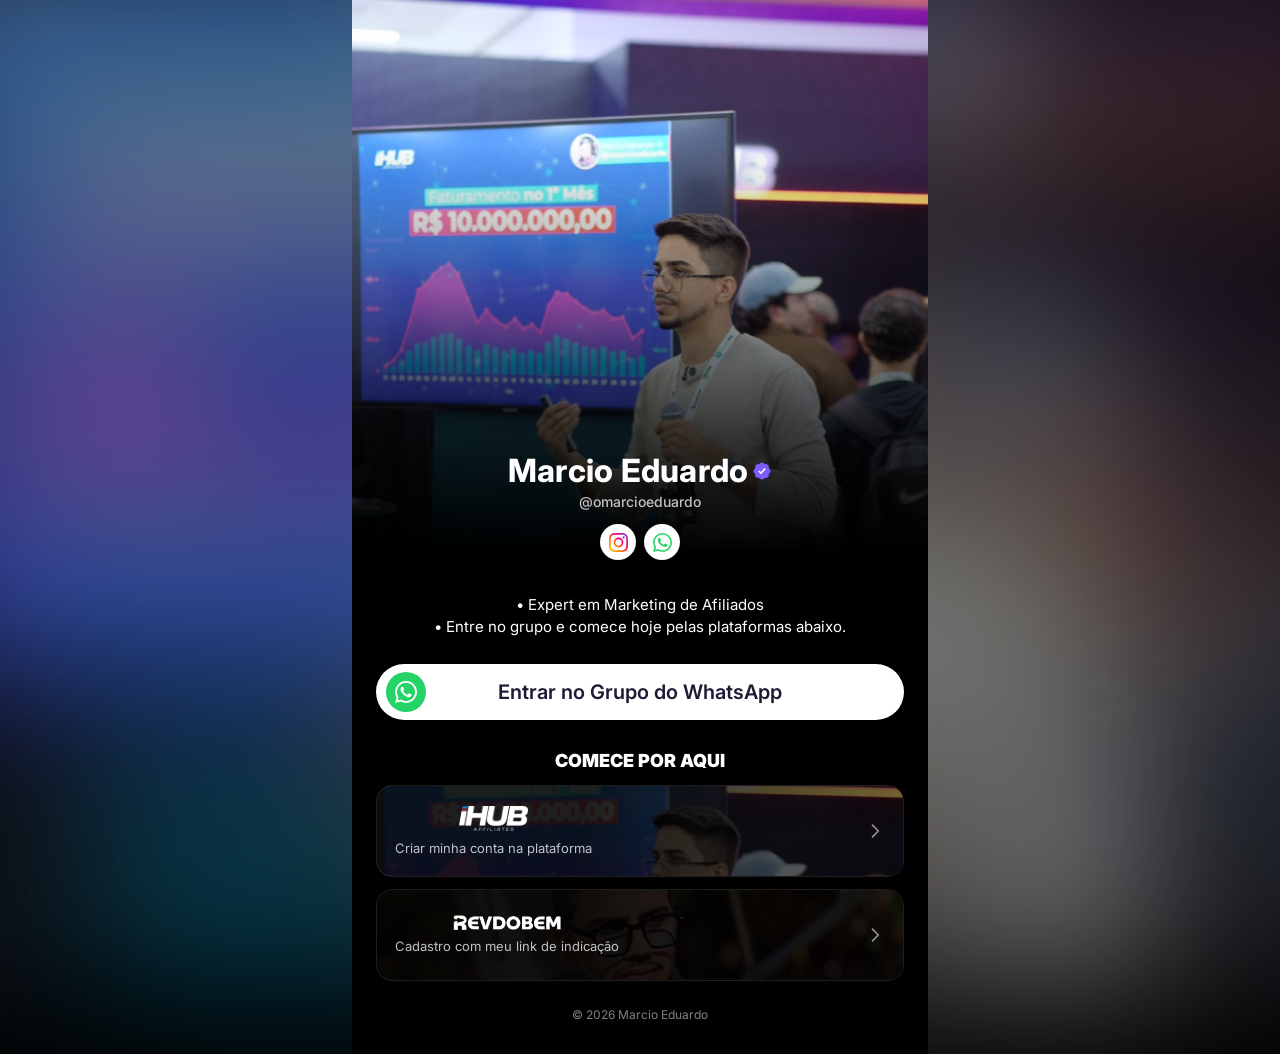
==== index.html @ 672d47fc "Link na bio do Marcio Eduardo Página estática com o grupo do WhatsApp e os cards de cadastro da iHub" ====
<!DOCTYPE html>
<html lang="pt-BR">
<head>
<meta charset="utf-8">
<meta name="viewport" content="width=device-width, initial-scale=1, viewport-fit=cover">
<title>Marcio Eduardo</title>
<meta name="description" content="Grupo no WhatsApp, iHub Affiliates e Rev do Bem — todos os links do Marcio Eduardo em um só lugar.">
<link rel="preconnect" href="https://fonts.googleapis.com">
<link rel="preconnect" href="https://fonts.gstatic.com" crossorigin>
<link href="https://fonts.googleapis.com/css2?family=Inter:wght@100..900&display=swap" rel="stylesheet">
<link rel="stylesheet" href="styles.css">
</head>
<body>

<!-- Fundo: a mesma foto do hero, borrada e fixa -->
<div class="page-bg" style="background-image:url('assets/palco-2.jpg')"></div>

<!-- Barra que aparece ao rolar -->
<header class="topbar" id="topbar">
  <img class="topbar__avatar" src="assets/palco-2.jpg" alt="">
  <span class="topbar__name">Marcio Eduardo</span>
  <svg class="badge" viewBox="0 0 24 24" aria-label="Verificado"><use href="#verified"></use></svg>
</header>

<main class="card">

  <section class="hero">
    <img class="hero__img" src="assets/palco-2.jpg" alt="Marcio Eduardo">
    <div class="hero__fade"></div>

    <div class="hero__content">
      <h1 class="name">
        Marcio Eduardo
        <svg class="badge" viewBox="0 0 24 24" aria-label="Verificado"><use href="#verified"></use></svg>
      </h1>
      <p class="handle">@omarcioeduardo</p>

      <nav class="socials" aria-label="Redes sociais">
        <a class="socials__btn" href="https://instagram.com/omarcioeduardo" target="_blank" rel="noopener" aria-label="Instagram">
          <svg viewBox="0 0 24 24" fill="url(#ig-gradient)"><use href="#instagram"></use></svg>
        </a>
        <a class="socials__btn" href="https://chat.whatsapp.com/BgCTVyLjWfQIYHeRrRpCQn?mode=gi_t" target="_blank" rel="noopener" aria-label="WhatsApp">
          <svg viewBox="0 0 24 24" fill="#25D366"><use href="#whatsapp"></use></svg>
        </a>
      </nav>
    </div>
  </section>

  <section class="body">

    <p class="bio">
      • Expert em Marketing de Afiliados<br>
      • Entre no grupo e comece hoje pelas plataformas abaixo.
    </p>

    <!-- Botão principal -->
    <a class="cta" href="https://chat.whatsapp.com/BgCTVyLjWfQIYHeRrRpCQn?mode=gi_t" target="_blank" rel="noopener">
      <span class="cta__icon">
        <svg viewBox="0 0 24 24" fill="#fff" aria-hidden="true"><use href="#whatsapp"></use></svg>
      </span>
      <span class="cta__label">Entrar no Grupo do WhatsApp</span>
    </a>

    <h2 class="section-title">COMECE POR AQUI</h2>

    <div class="links">
      <a class="link link--ihub" href="https://ihubaffiliates.com.br/cadastro?ref=11140&plataforma=2" target="_blank" rel="noopener">
        <img class="link__bg" src="assets/palco-2.jpg" alt="">
        <span class="link__content">
          <img class="link__logo" src="assets/logo-ihub.png" alt="iHub Affiliates">
          <small>Criar minha conta na plataforma</small>
        </span>
        <svg class="link__arrow" viewBox="0 0 24 24" aria-hidden="true"><use href="#arrow"></use></svg>
      </a>

      <a class="link link--rev" href="https://dashboard.revdobem.com/cadastro?ref=7EB614" target="_blank" rel="noopener">
        <img class="link__bg" src="assets/marcio.jpg" alt="">
        <span class="link__content">
          <img class="link__logo" src="assets/logo-revdobem.png" alt="Rev do Bem">
          <small>Cadastro com meu link de indicação</small>
        </span>
        <svg class="link__arrow" viewBox="0 0 24 24" aria-hidden="true"><use href="#arrow"></use></svg>
      </a>
    </div>

    <footer class="footer">
      <span>© 2026 Marcio Eduardo</span>
    </footer>

  </section>
</main>

<!-- Sprite de ícones -->
<svg width="0" height="0" style="position:absolute" aria-hidden="true" focusable="false">
  <defs>
    <linearGradient id="ig-gradient" x1="0" y1="1" x2="1" y2="0">
      <stop offset="0" stop-color="#FFD600"/>
      <stop offset=".35" stop-color="#FF7A00"/>
      <stop offset=".6" stop-color="#FF0069"/>
      <stop offset="1" stop-color="#7638FA"/>
    </linearGradient>
  </defs>

  <g id="verified">
    <path d="M22.25 12c0-1.43-.88-2.67-2.19-3.34.46-1.39.2-2.9-.81-3.91-1.01-1.01-2.52-1.27-3.91-.81C14.67 2.63 13.43 1.75 12 1.75s-2.67.88-3.34 2.19c-1.39-.46-2.9-.2-3.91.81-1.01 1.01-1.27 2.52-.81 3.91C2.63 9.33 1.75 10.57 1.75 12s.88 2.67 2.19 3.34c-.46 1.39-.2 2.9.81 3.91 1.01 1.01 2.52 1.27 3.91.81.67 1.31 1.91 2.19 3.34 2.19s2.67-.88 3.34-2.19c1.39.46 2.9.2 3.91-.81 1.01-1.01 1.27-2.52.81-3.91 1.31-.67 2.19-1.91 2.19-3.34Z" fill="#7C5CFC"/>
    <path d="m10.6 15.9-3.2-3.2 1.4-1.4 1.8 1.8 4.6-4.6 1.4 1.4-6 6Z" fill="#fff"/>
  </g>
  <path id="whatsapp" d="M17.472 14.382c-.297-.149-1.758-.867-2.03-.967-.273-.099-.471-.148-.67.15-.197.297-.767.966-.94 1.164-.173.199-.347.223-.644.075-.297-.15-1.255-.463-2.39-1.475-.883-.788-1.48-1.761-1.653-2.059-.173-.297-.018-.458.13-.606.134-.133.298-.347.446-.52.149-.174.198-.298.298-.497.099-.198.05-.371-.025-.52-.075-.149-.669-1.612-.916-2.207-.242-.579-.487-.5-.669-.51-.173-.008-.371-.01-.57-.01-.198 0-.52.074-.792.372-.272.297-1.04 1.016-1.04 2.479 0 1.462 1.065 2.875 1.213 3.074.149.198 2.096 3.2 5.077 4.487.709.306 1.262.489 1.694.625.712.227 1.36.195 1.871.118.571-.085 1.758-.719 2.006-1.413.248-.694.248-1.289.173-1.413-.074-.124-.272-.198-.57-.347m-5.421 7.403h-.004a9.87 9.87 0 0 1-5.031-1.378l-.361-.214-3.741.982.998-3.648-.235-.374a9.86 9.86 0 0 1-1.51-5.26c.001-5.45 4.436-9.884 9.888-9.884 2.64 0 5.122 1.03 6.988 2.898a9.825 9.825 0 0 1 2.893 6.994c-.003 5.45-4.437 9.884-9.885 9.884m8.413-18.297A11.815 11.815 0 0 0 12.05 0C5.495 0 .16 5.335.157 11.892c0 2.096.547 4.142 1.588 5.945L.057 24l6.305-1.654a11.882 11.882 0 0 0 5.683 1.448h.005c6.554 0 11.89-5.335 11.893-11.893A11.821 11.821 0 0 0 20.464 3.488"/>
  <path id="instagram" d="M12 2.163c3.204 0 3.584.012 4.85.07 3.252.148 4.771 1.691 4.919 4.919.058 1.265.069 1.645.069 4.849 0 3.205-.012 3.584-.069 4.849-.149 3.225-1.664 4.771-4.919 4.919-1.266.058-1.644.07-4.85.07-3.204 0-3.584-.012-4.849-.07-3.26-.149-4.771-1.699-4.919-4.92-.058-1.265-.07-1.644-.07-4.849 0-3.204.013-3.583.07-4.849.149-3.227 1.664-4.771 4.919-4.919 1.266-.057 1.645-.069 4.849-.069ZM12 0C8.741 0 8.333.014 7.053.072 2.695.272.273 2.69.073 7.052.014 8.333 0 8.741 0 12c0 3.259.014 3.668.072 4.948.2 4.358 2.618 6.78 6.98 6.98C8.333 23.986 8.741 24 12 24s3.668-.014 4.948-.072c4.354-.2 6.782-2.618 6.979-6.98.059-1.28.073-1.689.073-4.948 0-3.259-.014-3.667-.072-4.947-.196-4.354-2.617-6.78-6.979-6.98C15.668.014 15.259 0 12 0Zm0 5.838a6.162 6.162 0 1 0 0 12.325 6.162 6.162 0 0 0 0-12.325ZM12 16a4 4 0 1 1 0-8 4 4 0 0 1 0 8Zm6.406-11.845a1.44 1.44 0 1 0 0 2.88 1.44 1.44 0 0 0 0-2.88Z"/>
  <path id="arrow" d="M9 5l7 7-7 7" fill="none" stroke="currentColor" stroke-width="2" stroke-linecap="round" stroke-linejoin="round"/>
</svg>

<script src="app.js"></script>
</body>
</html>
---- styles.css ----
:root {
  --card-w: 576px;
  --pad: 24px;
  --ink: #1f1a35;
  --muted: rgba(255, 255, 255, .75);
}

* { box-sizing: border-box; margin: 0; padding: 0; }

body {
  background: #000;
  color: #fff;
  font-family: Inter, ui-sans-serif, system-ui, -apple-system, "Segoe UI", Roboto, sans-serif;
  -webkit-font-smoothing: antialiased;
  min-height: 100vh;
}

/* A foto do hero, borrada, preenchendo a janela atrás do cartão */
.page-bg {
  position: fixed;
  inset: -10%;
  background-size: cover;
  background-position: center;
  filter: blur(80px) saturate(1.2);
  opacity: .55;
  z-index: -1;
}

/* ---------- Barra ao rolar ---------- */
.topbar {
  position: fixed;
  top: 0;
  left: 50%;
  transform: translate(-50%, -100%);
  width: min(100%, var(--card-w));
  display: flex;
  align-items: center;
  gap: 10px;
  padding: 12px var(--pad);
  background: rgba(0, 0, 0, .72);
  backdrop-filter: blur(12px);
  transition: transform .25s ease;
  z-index: 10;
}
.topbar.is-visible { transform: translate(-50%, 0); }
.topbar__avatar { width: 32px; height: 32px; border-radius: 50%; object-fit: cover; object-position: 55% 40%; }
.topbar__name { font-size: 16px; font-weight: 700; letter-spacing: .25px; }

/* ---------- Cartão central ---------- */
.card {
  position: relative;
  width: min(100%, var(--card-w));
  margin: 0 auto;
  min-height: 100vh;
  background: #000;
}

/* ---------- Hero ---------- */
.hero { position: relative; aspect-ratio: 1 / 1; }
.hero__img { width: 100%; height: 100%; object-fit: cover; object-position: 50% 40%; display: block; }
.hero__fade {
  position: absolute;
  inset: 0;
  background: linear-gradient(to bottom, transparent 25%, rgba(0, 0, 0, .55) 62%, #000 96%);
}
.hero__content {
  position: absolute;
  inset: auto 0 0;
  padding: 0 var(--pad) 16px;
  text-align: center;
}

.name {
  font-size: 32px;
  font-weight: 750;
  letter-spacing: .25px;
  line-height: 40px;
  display: flex;
  align-items: center;
  justify-content: center;
  gap: 4px;
}
.badge { width: 20px; height: 20px; flex: none; }
.topbar .badge { width: 15px; height: 15px; }

.handle { font-size: 14px; font-weight: 500; color: var(--muted); margin-top: 2px; }

.socials { display: flex; justify-content: center; gap: 8px; margin-top: 14px; }
.socials__btn {
  width: 36px;
  height: 36px;
  border-radius: 50%;
  background: #fff;
  display: grid;
  place-items: center;
  transition: transform .15s ease;
}
.socials__btn:hover { transform: scale(1.08); }
.socials__btn svg { width: 19px; height: 19px; }

/* ---------- Corpo ---------- */
.body { padding: 14px var(--pad) 32px; }

.bio {
  text-align: center;
  font-size: 15px;
  line-height: 1.45;
  margin: 4px 0 26px;
}

/* ---------- Botão principal ---------- */
.cta {
  position: relative;
  display: flex;
  align-items: center;
  justify-content: center;
  min-height: 56px;
  padding: 8px 56px;
  background: #fff;
  border-radius: 999px;
  text-decoration: none;
  transition: transform .12s ease, box-shadow .12s ease;
}
.cta:hover { transform: translateY(-1px); box-shadow: 0 6px 20px rgba(255, 255, 255, .16); }
.cta:active { transform: translateY(0); }
.cta__icon {
  position: absolute;
  left: 10px;
  width: 40px;
  height: 40px;
  border-radius: 50%;
  background: #25D366;
  display: grid;
  place-items: center;
}
.cta__icon svg { width: 22px; height: 22px; }
.cta__label { font-size: 20px; font-weight: 600; color: var(--ink); text-align: center; }

.section-title {
  text-align: center;
  font-size: 18px;
  font-weight: 900;
  margin: 30px 0 14px;
}

/* ---------- Cards de link ---------- */
.links { display: grid; gap: 12px; }

.link {
  position: relative;
  isolation: isolate;
  overflow: hidden;
  display: flex;
  align-items: center;
  gap: 14px;
  min-height: 92px;
  padding: 16px 18px;
  border: 1px solid rgba(255, 255, 255, .12);
  border-radius: 16px;
  text-decoration: none;
  color: #fff;
  transition: transform .15s ease, border-color .15s ease;
}
.link:hover { transform: translateY(-2px); border-color: rgba(255, 255, 255, .28); }

/* Foto ao fundo de cada card, escurecida para as logos brancas lerem */
.link__bg {
  position: absolute;
  inset: 0;
  z-index: -2;
  width: 100%;
  height: 100%;
  object-fit: cover;
}
.link::after {
  content: "";
  position: absolute;
  inset: 0;
  z-index: -1;
  background: linear-gradient(90deg, rgba(0, 0, 0, .88) 40%, rgba(0, 0, 0, .55) 100%);
}

/* A foto do palco é larga; a do retrato precisa subir até a altura do rosto */
.link--ihub .link__bg { object-position: 50% 40%; }

/* O retrato foi tirado em luz do dia e a do palco no escuro; baixar a exposição
   iguala as duas antes do gradiente, que aí pode ser o mesmo nos dois cards */
.link--rev .link__bg { object-position: 50% 30%; filter: brightness(.62); }

.link__content { display: flex; flex-direction: column; gap: 8px; min-width: 0; }
.link__content small { font-size: 13px; color: var(--muted); }

/* Logos entram como título do card, normalizadas pela altura óptica */
.link__logo { display: block; width: auto; object-fit: contain; }
.link--ihub .link__logo { height: 26px; }
.link--rev .link__logo { height: 15px; filter: invert(1); }

.link__arrow { width: 20px; height: 20px; flex: none; margin-left: auto; color: rgba(255, 255, 255, .55); }

/* ---------- Rodapé ---------- */
.footer {
  margin-top: 26px;
  display: flex;
  justify-content: center;
  gap: 8px;
  font-size: 12px;
  color: rgba(255, 255, 255, .5);
}
.footer a { color: inherit; text-decoration: underline; }
.footer a:hover { color: #fff; }

@media (max-width: 420px) {
  :root { --pad: 16px; }
  .name { font-size: 28px; line-height: 34px; }
  .cta__label { font-size: 17px; }
}

@media (prefers-reduced-motion: reduce) {
  * { transition: none !important; }
}
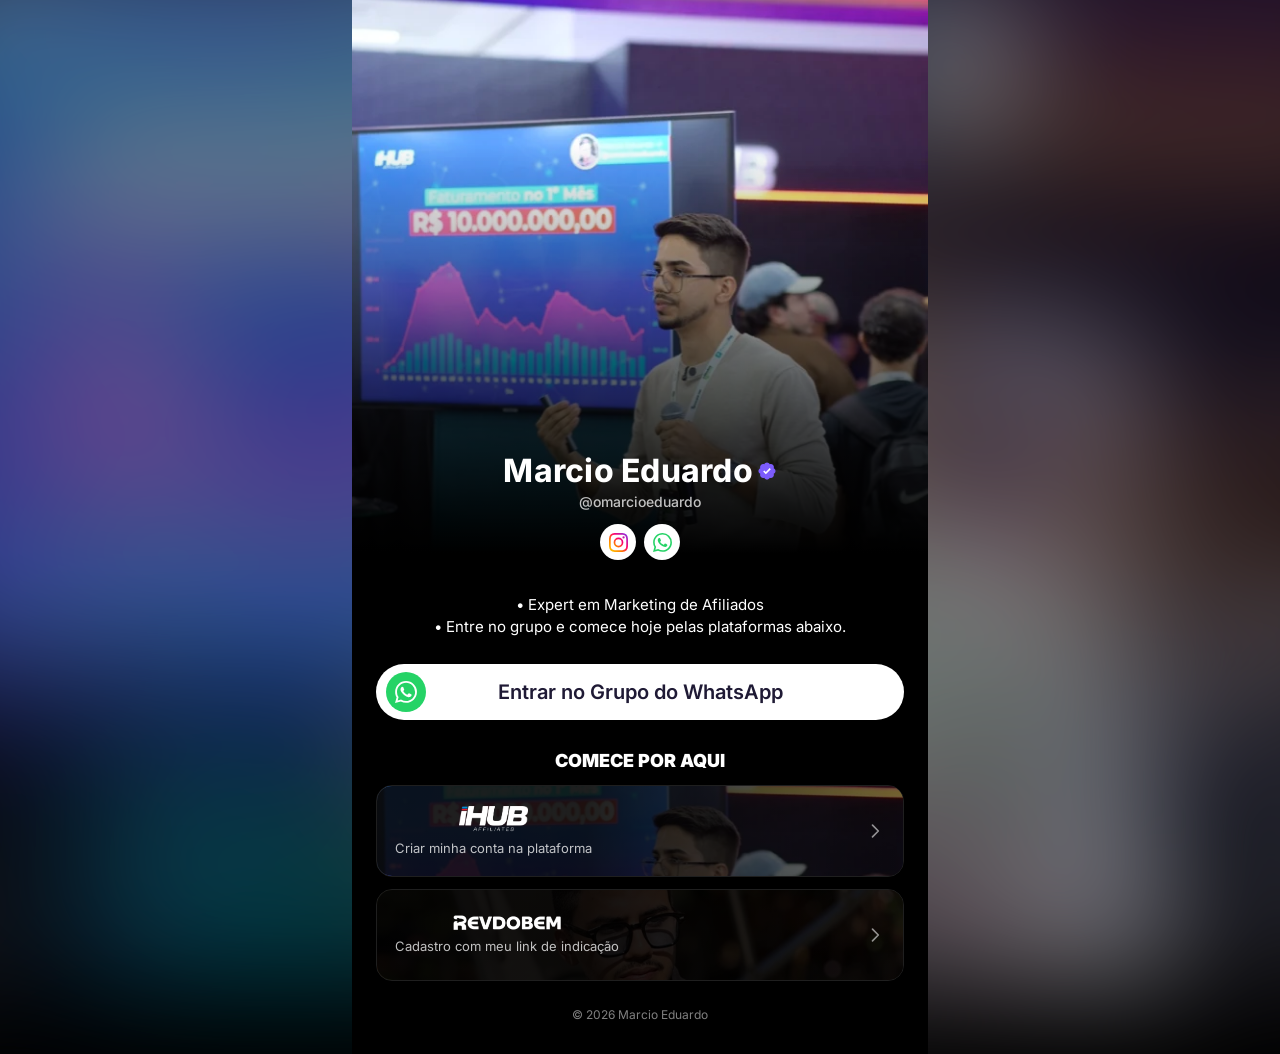
==== commit 47312b2a: "Converte imagens para WebP e melhora SEO e performance Imagens - Fotos e logos passam a WebP (277 KB" ====
--- a/index.html
+++ b/index.html
@@ -3,21 +3,65 @@
 <head>
 <meta charset="utf-8">
 <meta name="viewport" content="width=device-width, initial-scale=1, viewport-fit=cover">
-<title>Marcio Eduardo</title>
-<meta name="description" content="Grupo no WhatsApp, iHub Affiliates e Rev do Bem — todos os links do Marcio Eduardo em um só lugar.">
-<link rel="preconnect" href="https://fonts.googleapis.com">
-<link rel="preconnect" href="https://fonts.gstatic.com" crossorigin>
-<link href="https://fonts.googleapis.com/css2?family=Inter:wght@100..900&display=swap" rel="stylesheet">
+<!-- A página já é escura. Sem isso o Auto Dark Mode do Chrome inverte o botão branco. -->
+<meta name="color-scheme" content="dark">
+
+<title>Marcio Eduardo (@omarcioeduardo) — Expert em Marketing de Afiliados</title>
+<meta name="description" content="Entre no grupo do WhatsApp e cadastre-se na iHub Affiliates e na Rev do Bem. Todos os links oficiais do Marcio Eduardo em um só lugar.">
+<link rel="canonical" href="https://omarcioeduardo.com/">
+<meta name="robots" content="index, follow, max-image-preview:large">
+<meta name="theme-color" content="#000000">
+<meta name="author" content="Marcio Eduardo">
+
+<link rel="icon" href="assets/favicon-32.png" sizes="32x32" type="image/png">
+<link rel="apple-touch-icon" href="assets/apple-touch-icon.png">
+
+<!-- Prévia ao compartilhar o link (WhatsApp, Instagram, Facebook) -->
+<meta property="og:type" content="profile">
+<meta property="og:site_name" content="Marcio Eduardo">
+<meta property="og:locale" content="pt_BR">
+<meta property="og:url" content="https://omarcioeduardo.com/">
+<meta property="og:title" content="Marcio Eduardo (@omarcioeduardo) — Expert em Marketing de Afiliados">
+<meta property="og:description" content="Entre no grupo do WhatsApp e cadastre-se na iHub Affiliates e na Rev do Bem. Todos os links oficiais em um só lugar.">
+<meta property="og:image" content="https://omarcioeduardo.com/assets/og-image.jpg">
+<meta property="og:image:width" content="1200">
+<meta property="og:image:height" content="630">
+<meta property="og:image:alt" content="Marcio Eduardo palestrando sobre marketing de afiliados">
+<meta property="profile:username" content="omarcioeduardo">
+<meta name="twitter:card" content="summary_large_image">
+
+<!-- A fonte e a foto do hero são o caminho crítico; pedir antes do CSS evita esperar o parse -->
+<link rel="preload" href="assets/fonts/inter-latin.woff2" as="font" type="font/woff2" crossorigin>
+<link rel="preload" href="assets/palco-2.webp" as="image" fetchpriority="high">
 <link rel="stylesheet" href="styles.css">
+
+<script type="application/ld+json">
+{
+  "@context": "https://schema.org",
+  "@type": "ProfilePage",
+  "url": "https://omarcioeduardo.com/",
+  "mainEntity": {
+    "@type": "Person",
+    "name": "Marcio Eduardo",
+    "alternateName": "@omarcioeduardo",
+    "jobTitle": "Expert em Marketing de Afiliados",
+    "url": "https://omarcioeduardo.com/",
+    "image": "https://omarcioeduardo.com/assets/og-image.jpg",
+    "sameAs": [
+      "https://instagram.com/omarcioeduardo"
+    ]
+  }
+}
+</script>
 </head>
 <body>
 
-<!-- Fundo: a mesma foto do hero, borrada e fixa -->
-<div class="page-bg" style="background-image:url('assets/palco-2.jpg')"></div>
+<!-- Fundo: a foto do hero em 32px, esticada e borrada. Em tamanho real o blur custa caro no celular. -->
+<div class="page-bg"></div>
 
 <!-- Barra que aparece ao rolar -->
 <header class="topbar" id="topbar">
-  <img class="topbar__avatar" src="assets/palco-2.jpg" alt="">
+  <img class="topbar__avatar" src="assets/palco-2.webp" alt="" width="599" height="900">
   <span class="topbar__name">Marcio Eduardo</span>
   <svg class="badge" viewBox="0 0 24 24" aria-label="Verificado"><use href="#verified"></use></svg>
 </header>
@@ -25,7 +69,8 @@
 <main class="card">
 
   <section class="hero">
-    <img class="hero__img" src="assets/palco-2.jpg" alt="Marcio Eduardo">
+    <img class="hero__img" src="assets/palco-2.webp" alt="Marcio Eduardo palestrando sobre marketing de afiliados"
+         width="599" height="900" fetchpriority="high" decoding="async">
     <div class="hero__fade"></div>
 
     <div class="hero__content">
@@ -64,19 +109,19 @@
     <h2 class="section-title">COMECE POR AQUI</h2>
 
     <div class="links">
-      <a class="link link--ihub" href="https://ihubaffiliates.com.br/cadastro?ref=11140&plataforma=2" target="_blank" rel="noopener">
-        <img class="link__bg" src="assets/palco-2.jpg" alt="">
+      <a class="link link--ihub" href="https://ihubaffiliates.com.br/cadastro?ref=11140&plataforma=2" target="_blank" rel="noopener sponsored">
+        <img class="link__bg" src="assets/palco-2.webp" alt="" width="599" height="900" loading="lazy" decoding="async">
         <span class="link__content">
-          <img class="link__logo" src="assets/logo-ihub.png" alt="iHub Affiliates">
+          <img class="link__logo" src="assets/logo-ihub.webp" alt="iHub Affiliates" width="423" height="160" loading="lazy" decoding="async">
           <small>Criar minha conta na plataforma</small>
         </span>
         <svg class="link__arrow" viewBox="0 0 24 24" aria-hidden="true"><use href="#arrow"></use></svg>
       </a>
 
-      <a class="link link--rev" href="https://dashboard.revdobem.com/cadastro?ref=7EB614" target="_blank" rel="noopener">
-        <img class="link__bg" src="assets/marcio.jpg" alt="">
+      <a class="link link--rev" href="https://dashboard.revdobem.com/cadastro?ref=7EB614" target="_blank" rel="noopener sponsored">
+        <img class="link__bg" src="assets/marcio.webp" alt="" width="675" height="900" loading="lazy" decoding="async">
         <span class="link__content">
-          <img class="link__logo" src="assets/logo-revdobem.png" alt="Rev do Bem">
+          <img class="link__logo" src="assets/logo-revdobem.webp" alt="Rev do Bem" width="863" height="120" loading="lazy" decoding="async">
           <small>Cadastro com meu link de indicação</small>
         </span>
         <svg class="link__arrow" viewBox="0 0 24 24" aria-hidden="true"><use href="#arrow"></use></svg>
@@ -110,6 +155,6 @@
   <path id="arrow" d="M9 5l7 7-7 7" fill="none" stroke="currentColor" stroke-width="2" stroke-linecap="round" stroke-linejoin="round"/>
 </svg>
 
-<script src="app.js"></script>
+<script src="app.js" defer></script>
 </body>
 </html>
--- a/styles.css
+++ b/styles.css
@@ -1,3 +1,23 @@
+/* Inter auto-hospedada: corta o handshake com fonts.googleapis + fonts.gstatic.
+   Os unicode-range vêm do Google Fonts — o navegador só busca o arquivo latin-ext
+   se a página usar algum caractere fora do latin básico. */
+@font-face {
+  font-family: Inter;
+  font-style: normal;
+  font-weight: 100 900;
+  font-display: swap;
+  src: url(assets/fonts/inter-latin.woff2) format('woff2');
+  unicode-range: U+0000-00FF, U+0131, U+0152-0153, U+02BB-02BC, U+02C6, U+02DA, U+02DC, U+0304, U+0308, U+0329, U+2000-206F, U+20AC, U+2122, U+2191, U+2193, U+2212, U+2215, U+FEFF, U+FFFD;
+}
+@font-face {
+  font-family: Inter;
+  font-style: normal;
+  font-weight: 100 900;
+  font-display: swap;
+  src: url(assets/fonts/inter-latin-ext.woff2) format('woff2');
+  unicode-range: U+0100-02BA, U+02BD-02C5, U+02C7-02CC, U+02CE-02D7, U+02DD-02FF, U+0304, U+0308, U+0329, U+1D00-1DBF, U+1E00-1E9F, U+1EF2-1EFF, U+2020, U+20A0-20AB, U+20AD-20C0, U+2113, U+2C60-2C7F, U+A720-A7FF;
+}
+
 :root {
   --card-w: 576px;
   --pad: 24px;
@@ -7,23 +27,30 @@
 
 * { box-sizing: border-box; margin: 0; padding: 0; }
 
+/* O preto fica no html, não só no body: se algo pintar um fundo no html
+   (modo escuro forçado, extensão), o body para de propagar o dele pro canvas
+   e passa a pintar a própria caixa — que cobriria o .page-bg. */
+html { background: #000; color-scheme: dark; }
+
 body {
-  background: #000;
   color: #fff;
   font-family: Inter, ui-sans-serif, system-ui, -apple-system, "Segoe UI", Roboto, sans-serif;
   -webkit-font-smoothing: antialiased;
   min-height: 100vh;
 }
 
-/* A foto do hero, borrada, preenchendo a janela atrás do cartão */
+/* A foto do hero, borrada, preenchendo a janela atrás do cartão.
+   A fonte tem 32px de largura: esticada até a tela ela já sai difusa, então
+   um blur curto termina o trabalho pelo qual o blur(80px) pagava caro. */
 .page-bg {
   position: fixed;
   inset: -10%;
+  background-image: url(assets/bg-blur.webp);
   background-size: cover;
   background-position: center;
-  filter: blur(80px) saturate(1.2);
+  filter: blur(60px) saturate(1.2);
   opacity: .55;
-  z-index: -1;
+  z-index: 0;
 }
 
 /* ---------- Barra ao rolar ---------- */
@@ -49,6 +76,7 @@
 /* ---------- Cartão central ---------- */
 .card {
   position: relative;
+  z-index: 1; /* acima do .page-bg, que é fixo e fica na camada posicionada */
   width: min(100%, var(--card-w));
   margin: 0 auto;
   min-height: 100vh;
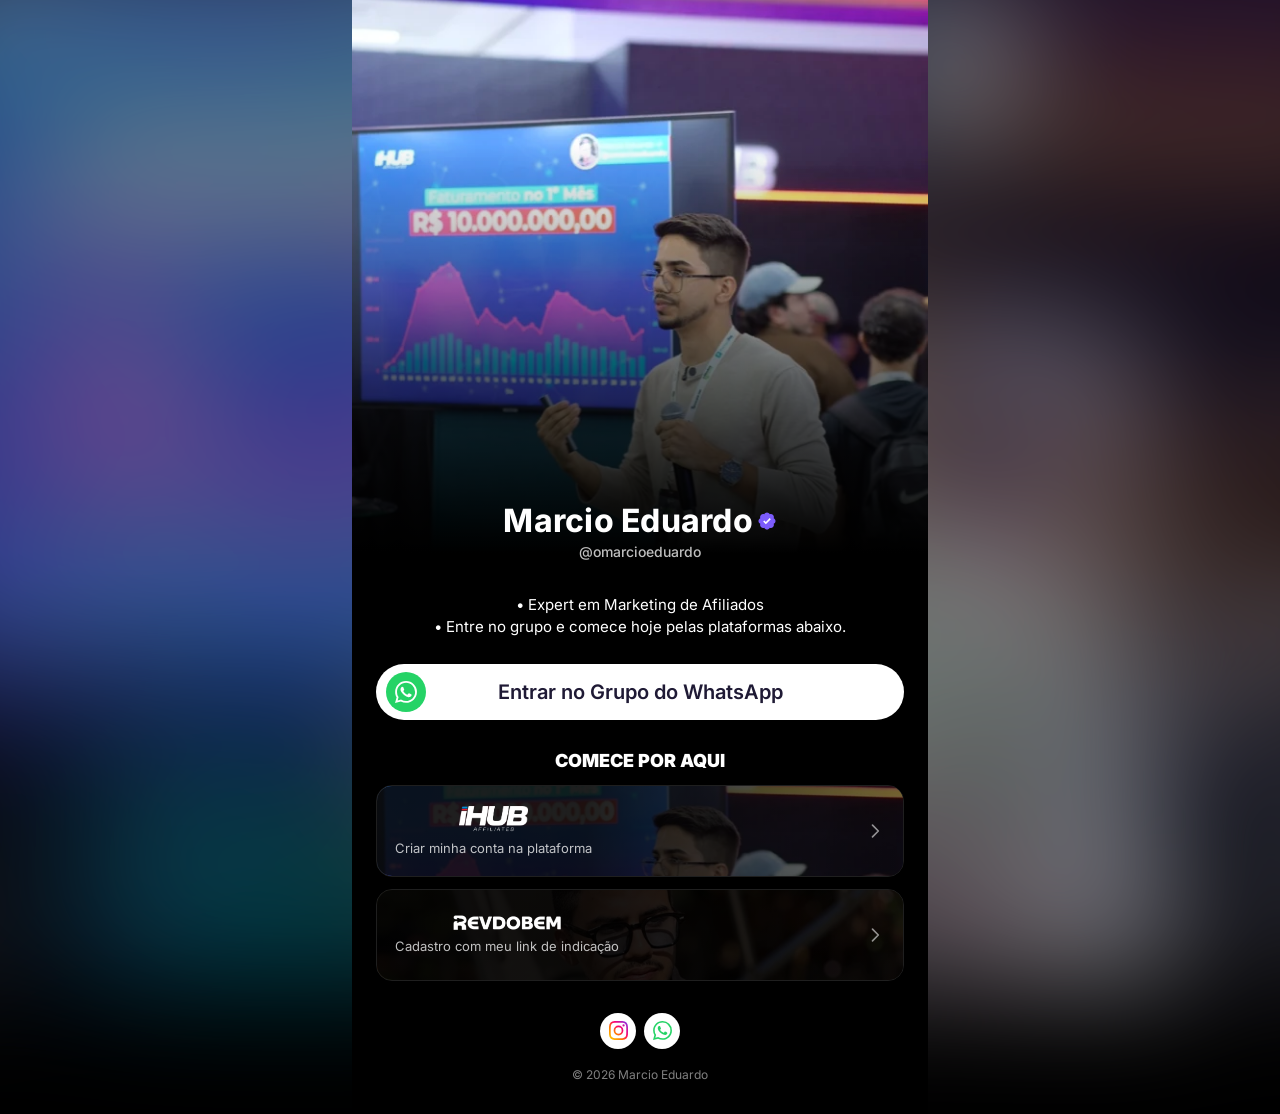
==== commit ead85e65: "Move os icones de redes sociais do hero para o rodape Co-Authored-By: Claude Opus 4.8 (1M context) <" ====
--- a/index.html
+++ b/index.html
@@ -79,15 +79,6 @@
         <svg class="badge" viewBox="0 0 24 24" aria-label="Verificado"><use href="#verified"></use></svg>
       </h1>
       <p class="handle">@omarcioeduardo</p>
-
-      <nav class="socials" aria-label="Redes sociais">
-        <a class="socials__btn" href="https://instagram.com/omarcioeduardo" target="_blank" rel="noopener" aria-label="Instagram">
-          <svg viewBox="0 0 24 24" fill="url(#ig-gradient)"><use href="#instagram"></use></svg>
-        </a>
-        <a class="socials__btn" href="https://chat.whatsapp.com/BgCTVyLjWfQIYHeRrRpCQn?mode=gi_t" target="_blank" rel="noopener" aria-label="WhatsApp">
-          <svg viewBox="0 0 24 24" fill="#25D366"><use href="#whatsapp"></use></svg>
-        </a>
-      </nav>
     </div>
   </section>
 
@@ -128,6 +119,15 @@
       </a>
     </div>
 
+    <nav class="socials" aria-label="Redes sociais">
+      <a class="socials__btn" href="https://instagram.com/omarcioeduardo" target="_blank" rel="noopener" aria-label="Instagram">
+        <svg viewBox="0 0 24 24" fill="url(#ig-gradient)"><use href="#instagram"></use></svg>
+      </a>
+      <a class="socials__btn" href="https://chat.whatsapp.com/BgCTVyLjWfQIYHeRrRpCQn?mode=gi_t" target="_blank" rel="noopener" aria-label="WhatsApp">
+        <svg viewBox="0 0 24 24" fill="#25D366"><use href="#whatsapp"></use></svg>
+      </a>
+    </nav>
+
     <footer class="footer">
       <span>© 2026 Marcio Eduardo</span>
     </footer>
--- a/styles.css
+++ b/styles.css
@@ -113,7 +113,7 @@
 
 .handle { font-size: 14px; font-weight: 500; color: var(--muted); margin-top: 2px; }
 
-.socials { display: flex; justify-content: center; gap: 8px; margin-top: 14px; }
+.socials { display: flex; justify-content: center; gap: 8px; margin-top: 32px; }
 .socials__btn {
   width: 36px;
   height: 36px;
@@ -227,7 +227,7 @@
 
 /* ---------- Rodapé ---------- */
 .footer {
-  margin-top: 26px;
+  margin-top: 18px;
   display: flex;
   justify-content: center;
   gap: 8px;
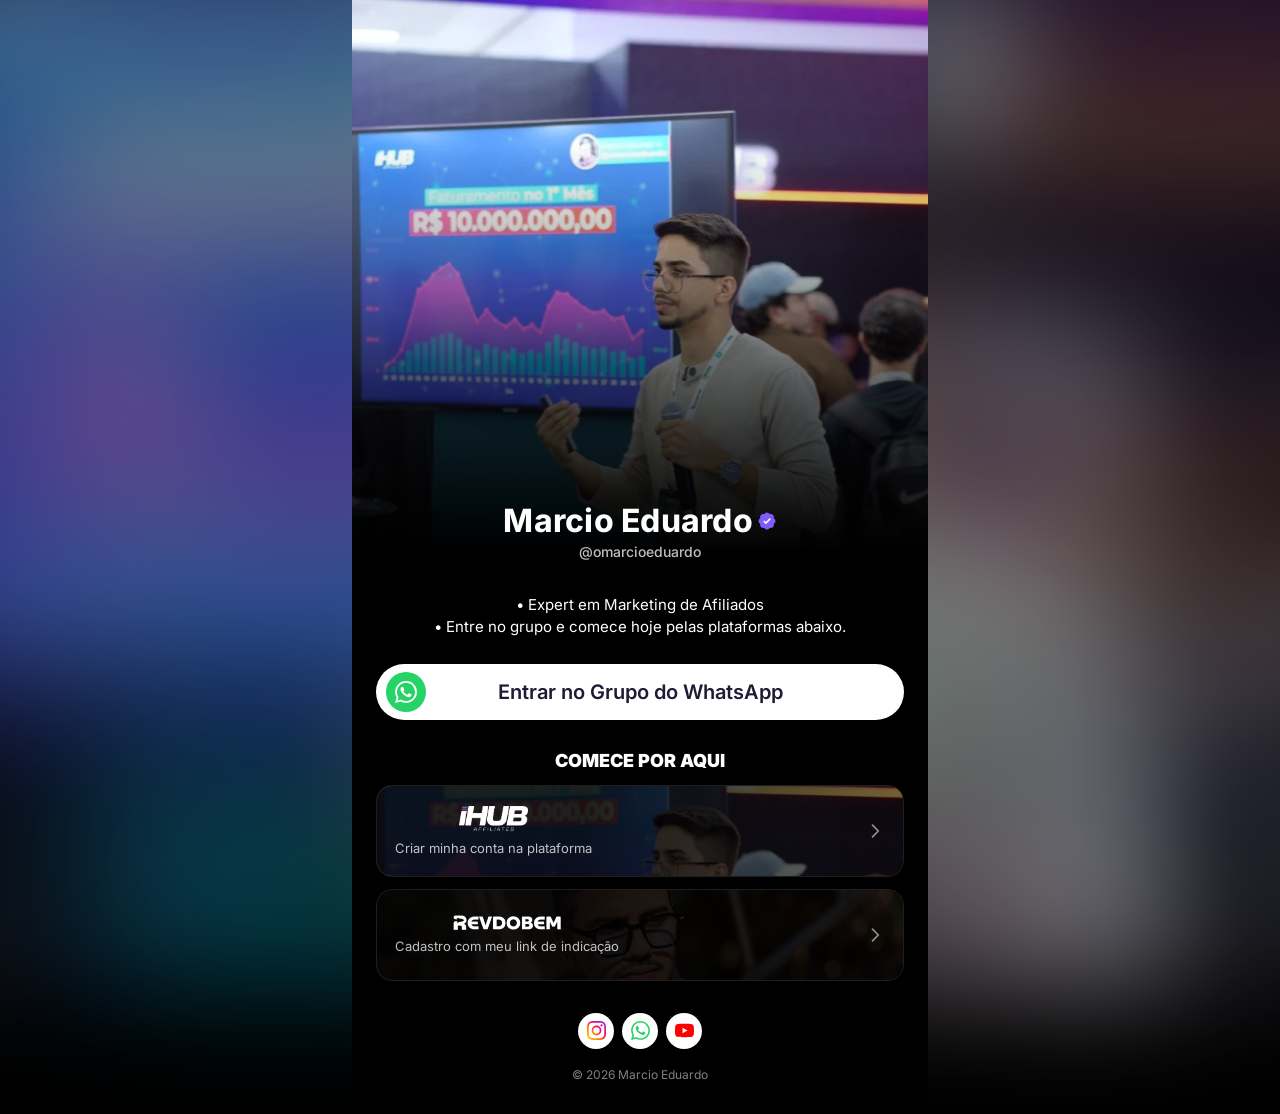
==== commit 2c40fcab: "Adiciona o canal do YouTube nas redes sociais Botao no rodape junto do Instagram e WhatsApp, icone n" ====
--- a/index.html
+++ b/index.html
@@ -48,7 +48,8 @@
     "url": "https://omarcioeduardo.com/",
     "image": "https://omarcioeduardo.com/assets/og-image.jpg",
     "sameAs": [
-      "https://instagram.com/omarcioeduardo"
+      "https://instagram.com/omarcioeduardo",
+      "https://www.youtube.com/@omarcioeduardo"
     ]
   }
 }
@@ -126,6 +127,9 @@
       <a class="socials__btn" href="https://chat.whatsapp.com/BgCTVyLjWfQIYHeRrRpCQn?mode=gi_t" target="_blank" rel="noopener" aria-label="WhatsApp">
         <svg viewBox="0 0 24 24" fill="#25D366"><use href="#whatsapp"></use></svg>
       </a>
+      <a class="socials__btn" href="https://www.youtube.com/@omarcioeduardo" target="_blank" rel="noopener" aria-label="YouTube">
+        <svg viewBox="0 0 24 24" fill="#FF0000"><use href="#youtube"></use></svg>
+      </a>
     </nav>
 
     <footer class="footer">
@@ -152,6 +156,7 @@
   </g>
   <path id="whatsapp" d="M17.472 14.382c-.297-.149-1.758-.867-2.03-.967-.273-.099-.471-.148-.67.15-.197.297-.767.966-.94 1.164-.173.199-.347.223-.644.075-.297-.15-1.255-.463-2.39-1.475-.883-.788-1.48-1.761-1.653-2.059-.173-.297-.018-.458.13-.606.134-.133.298-.347.446-.52.149-.174.198-.298.298-.497.099-.198.05-.371-.025-.52-.075-.149-.669-1.612-.916-2.207-.242-.579-.487-.5-.669-.51-.173-.008-.371-.01-.57-.01-.198 0-.52.074-.792.372-.272.297-1.04 1.016-1.04 2.479 0 1.462 1.065 2.875 1.213 3.074.149.198 2.096 3.2 5.077 4.487.709.306 1.262.489 1.694.625.712.227 1.36.195 1.871.118.571-.085 1.758-.719 2.006-1.413.248-.694.248-1.289.173-1.413-.074-.124-.272-.198-.57-.347m-5.421 7.403h-.004a9.87 9.87 0 0 1-5.031-1.378l-.361-.214-3.741.982.998-3.648-.235-.374a9.86 9.86 0 0 1-1.51-5.26c.001-5.45 4.436-9.884 9.888-9.884 2.64 0 5.122 1.03 6.988 2.898a9.825 9.825 0 0 1 2.893 6.994c-.003 5.45-4.437 9.884-9.885 9.884m8.413-18.297A11.815 11.815 0 0 0 12.05 0C5.495 0 .16 5.335.157 11.892c0 2.096.547 4.142 1.588 5.945L.057 24l6.305-1.654a11.882 11.882 0 0 0 5.683 1.448h.005c6.554 0 11.89-5.335 11.893-11.893A11.821 11.821 0 0 0 20.464 3.488"/>
   <path id="instagram" d="M12 2.163c3.204 0 3.584.012 4.85.07 3.252.148 4.771 1.691 4.919 4.919.058 1.265.069 1.645.069 4.849 0 3.205-.012 3.584-.069 4.849-.149 3.225-1.664 4.771-4.919 4.919-1.266.058-1.644.07-4.85.07-3.204 0-3.584-.012-4.849-.07-3.26-.149-4.771-1.699-4.919-4.92-.058-1.265-.07-1.644-.07-4.849 0-3.204.013-3.583.07-4.849.149-3.227 1.664-4.771 4.919-4.919 1.266-.057 1.645-.069 4.849-.069ZM12 0C8.741 0 8.333.014 7.053.072 2.695.272.273 2.69.073 7.052.014 8.333 0 8.741 0 12c0 3.259.014 3.668.072 4.948.2 4.358 2.618 6.78 6.98 6.98C8.333 23.986 8.741 24 12 24s3.668-.014 4.948-.072c4.354-.2 6.782-2.618 6.979-6.98.059-1.28.073-1.689.073-4.948 0-3.259-.014-3.667-.072-4.947-.196-4.354-2.617-6.78-6.979-6.98C15.668.014 15.259 0 12 0Zm0 5.838a6.162 6.162 0 1 0 0 12.325 6.162 6.162 0 0 0 0-12.325ZM12 16a4 4 0 1 1 0-8 4 4 0 0 1 0 8Zm6.406-11.845a1.44 1.44 0 1 0 0 2.88 1.44 1.44 0 0 0 0-2.88Z"/>
+  <path id="youtube" d="M23.498 6.186a3.016 3.016 0 0 0-2.122-2.136C19.505 3.545 12 3.545 12 3.545s-7.505 0-9.377.505A3.017 3.017 0 0 0 .502 6.186C0 8.07 0 12 0 12s0 3.93.502 5.814a3.016 3.016 0 0 0 2.122 2.136c1.871.505 9.376.505 9.376.505s7.505 0 9.377-.505a3.015 3.015 0 0 0 2.122-2.136C24 15.93 24 12 24 12s0-3.93-.502-5.814ZM9.545 15.568V8.432L15.818 12l-6.273 3.568Z"/>
   <path id="arrow" d="M9 5l7 7-7 7" fill="none" stroke="currentColor" stroke-width="2" stroke-linecap="round" stroke-linejoin="round"/>
 </svg>
 
